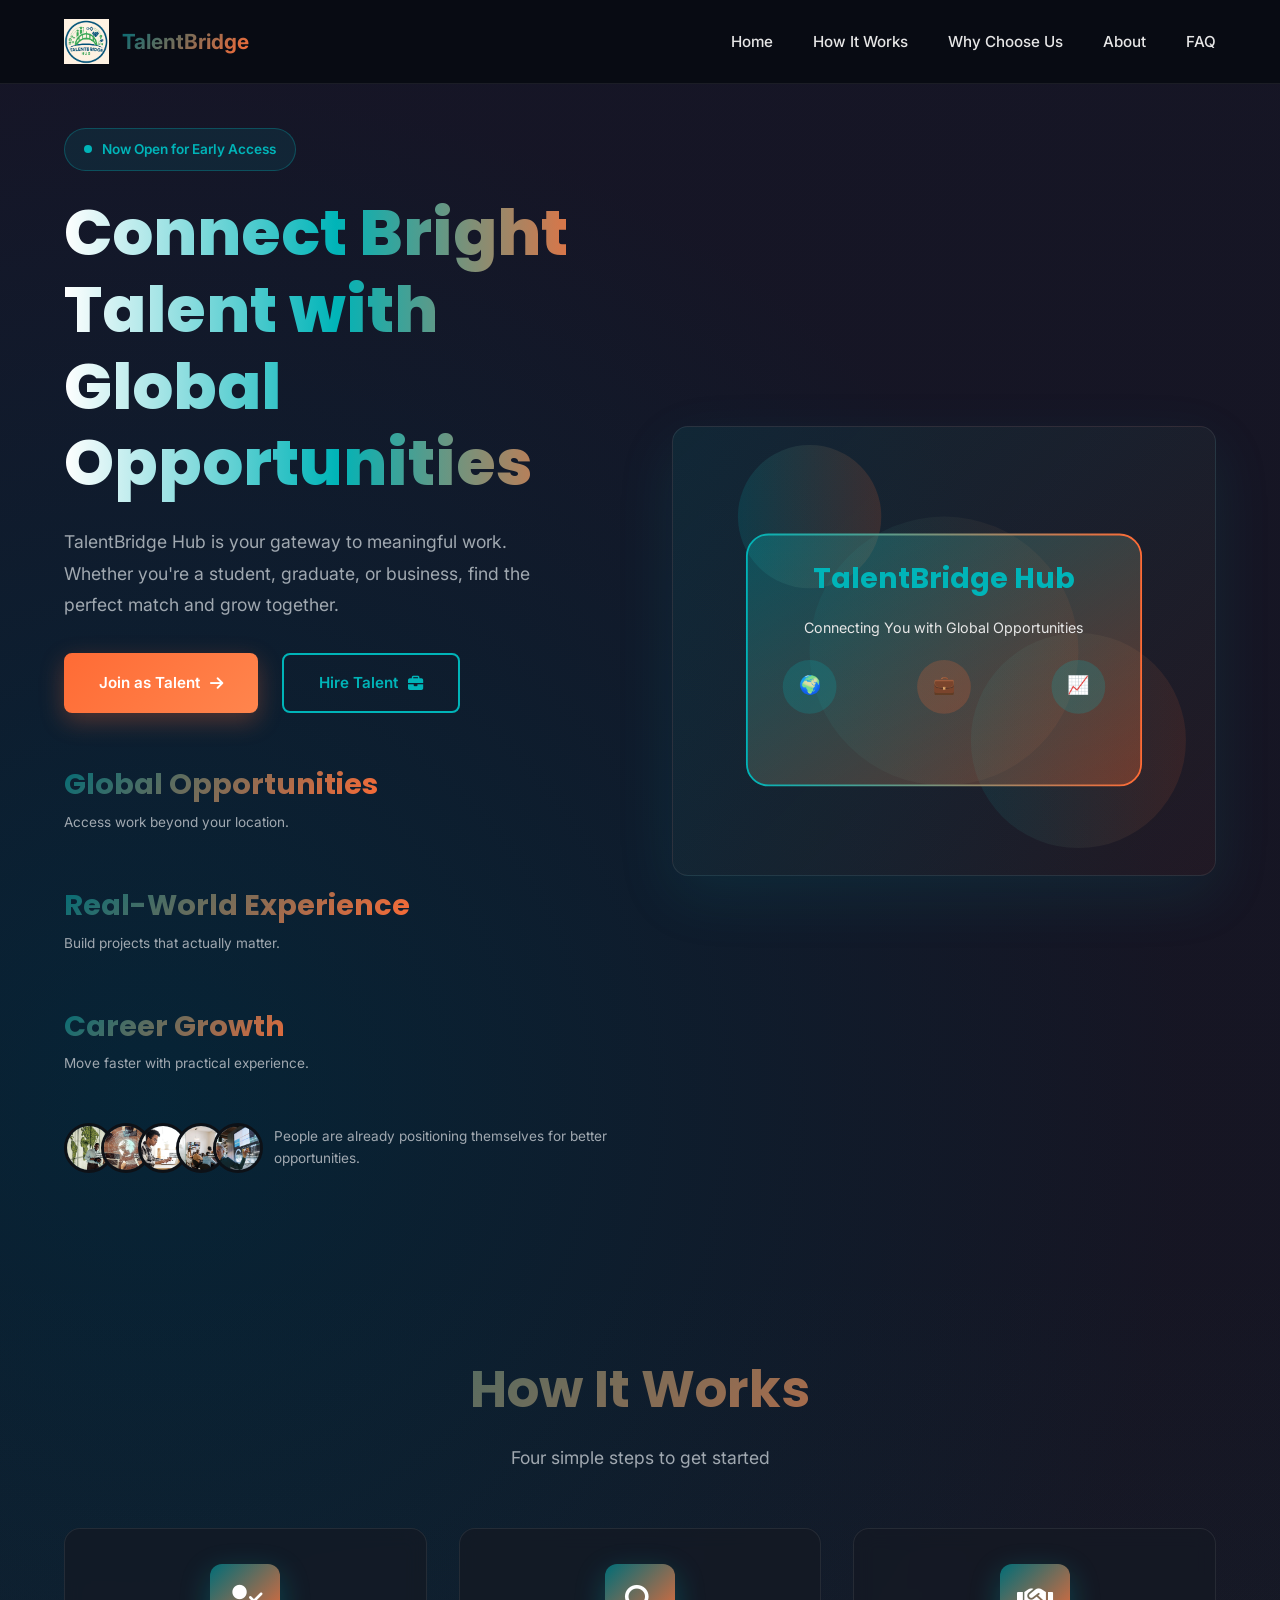
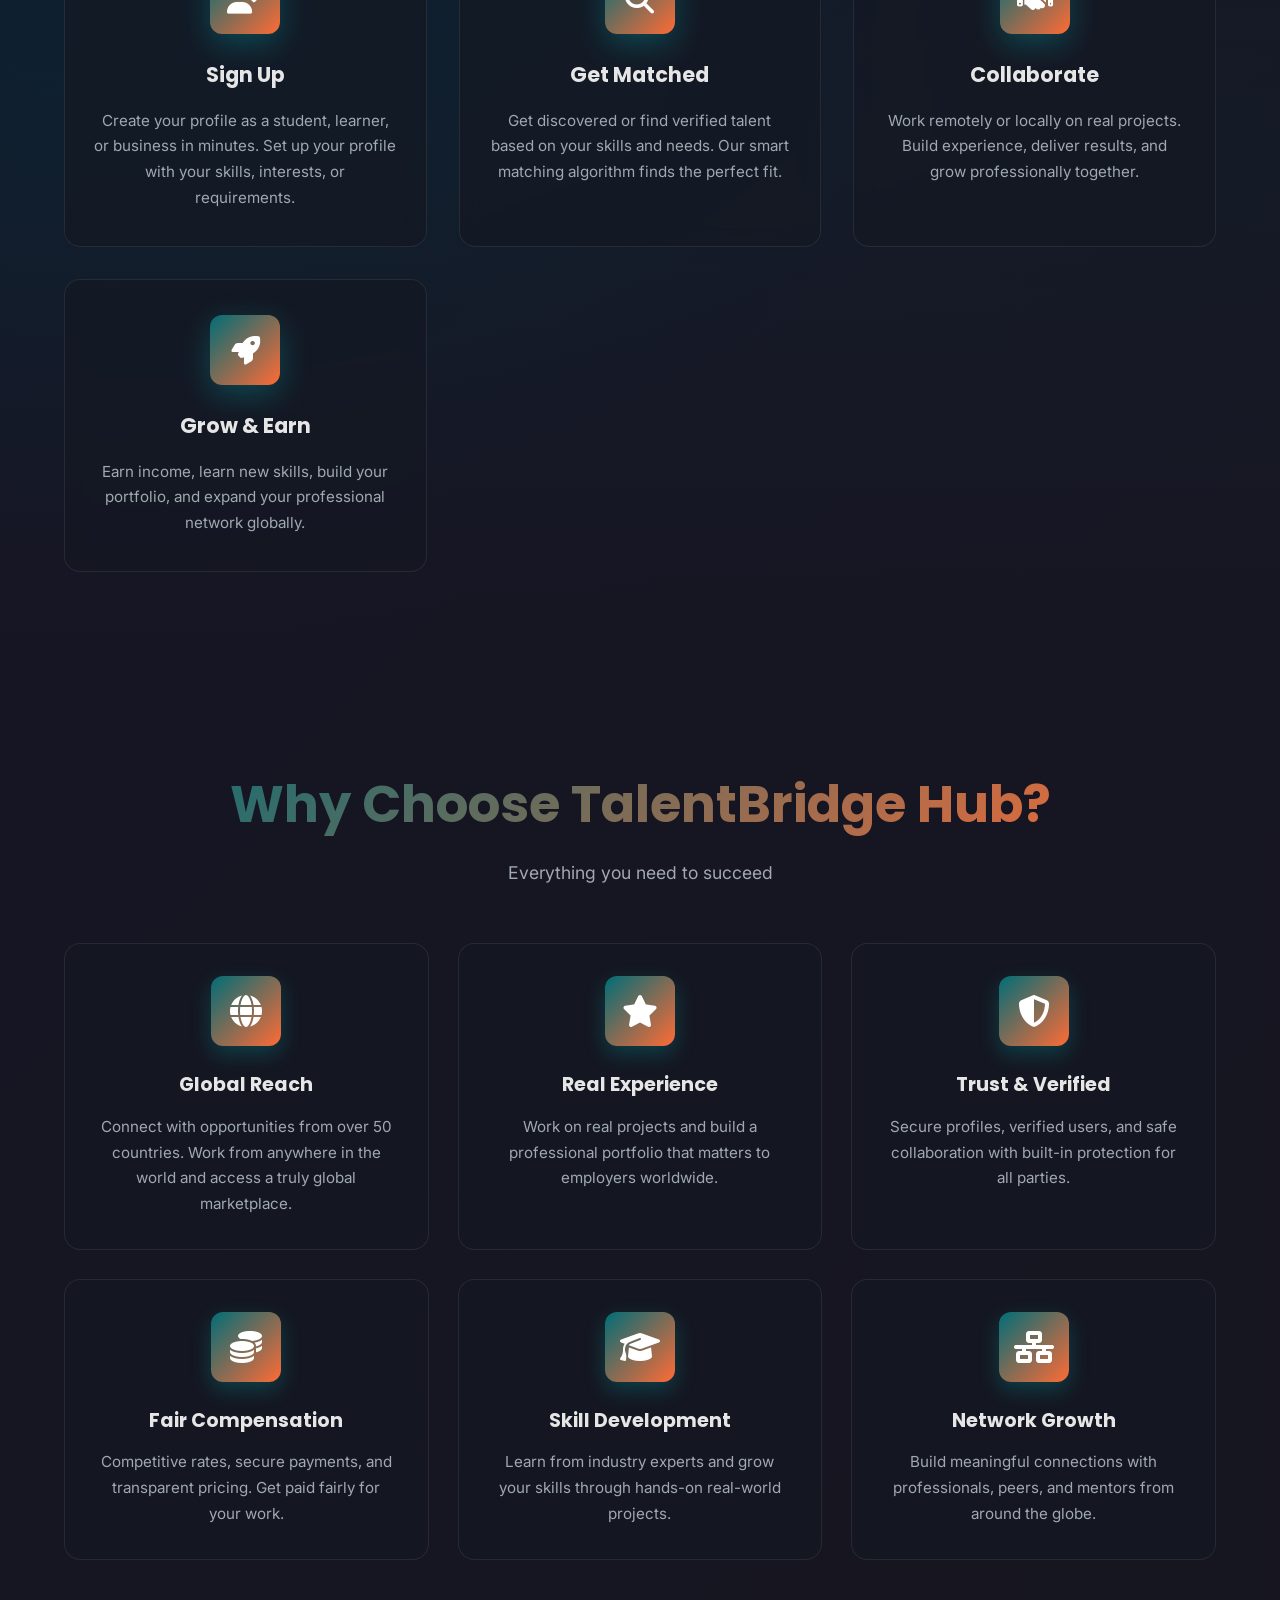
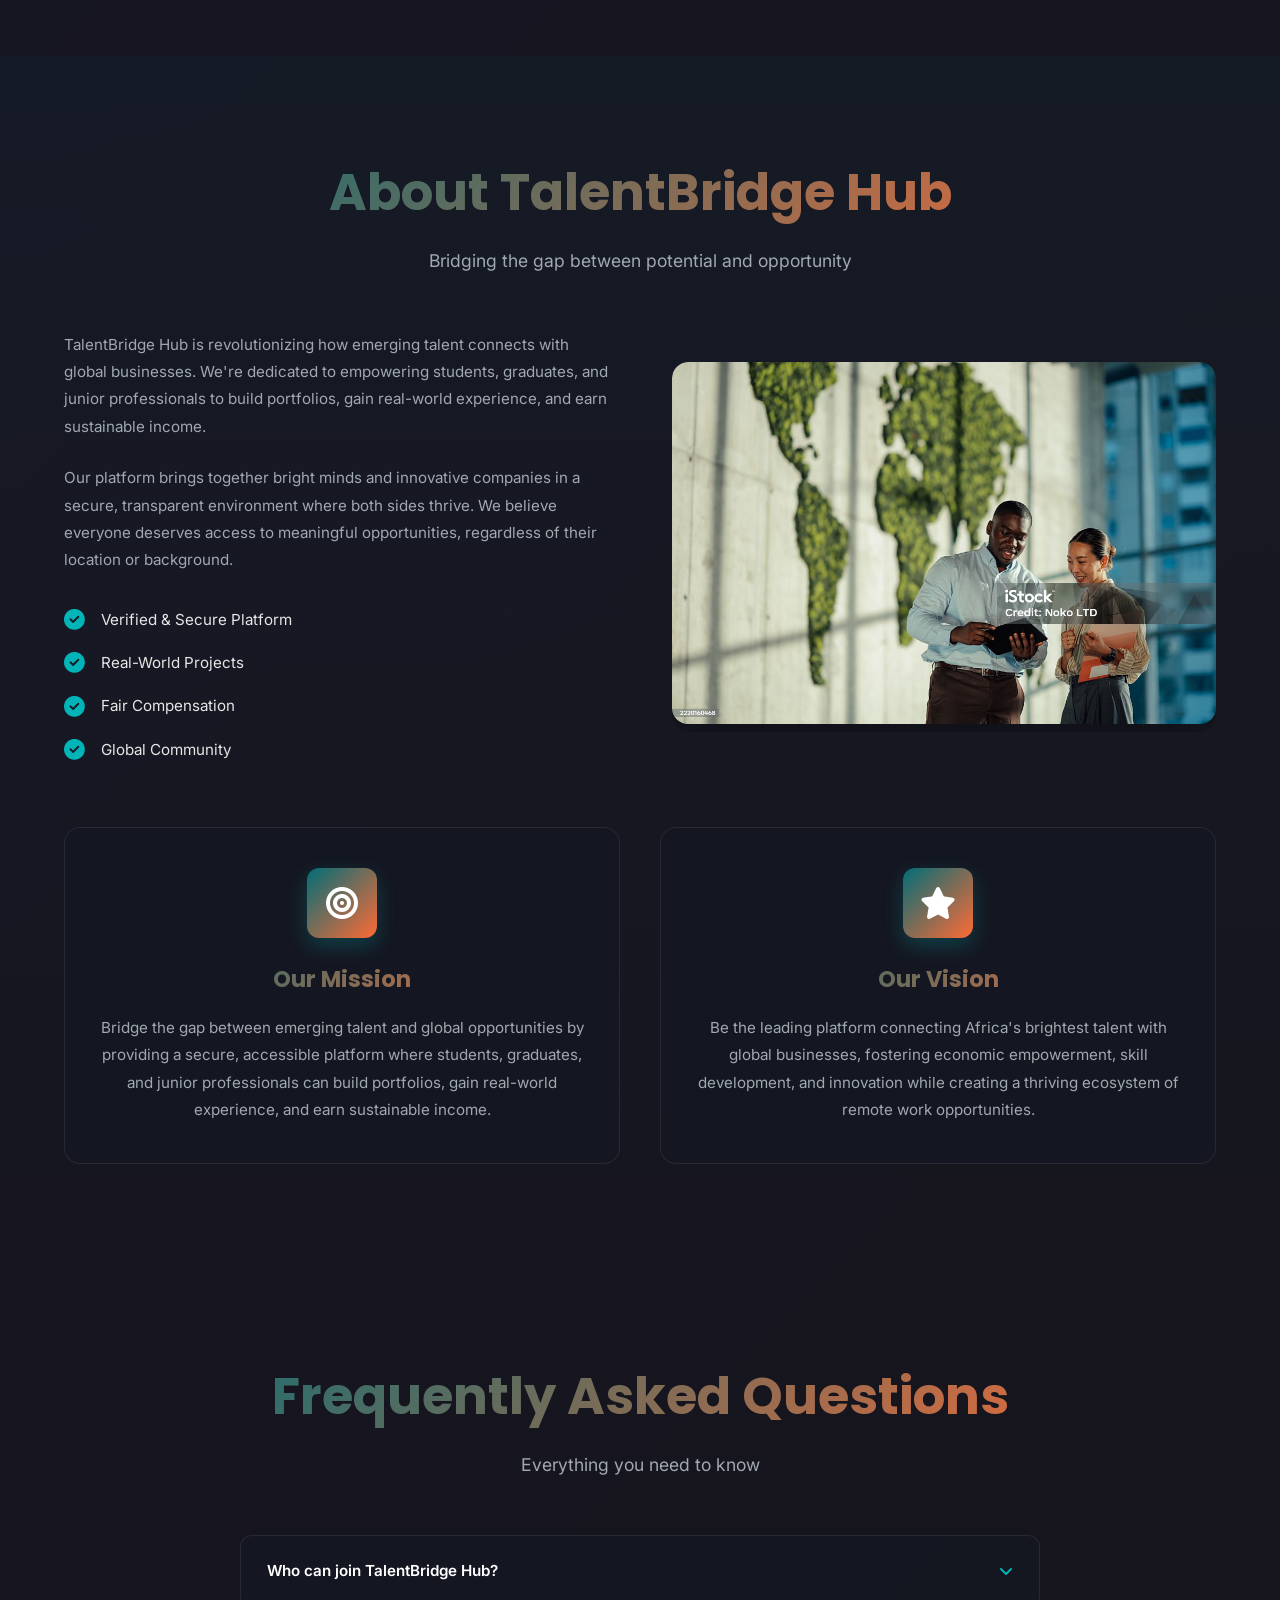
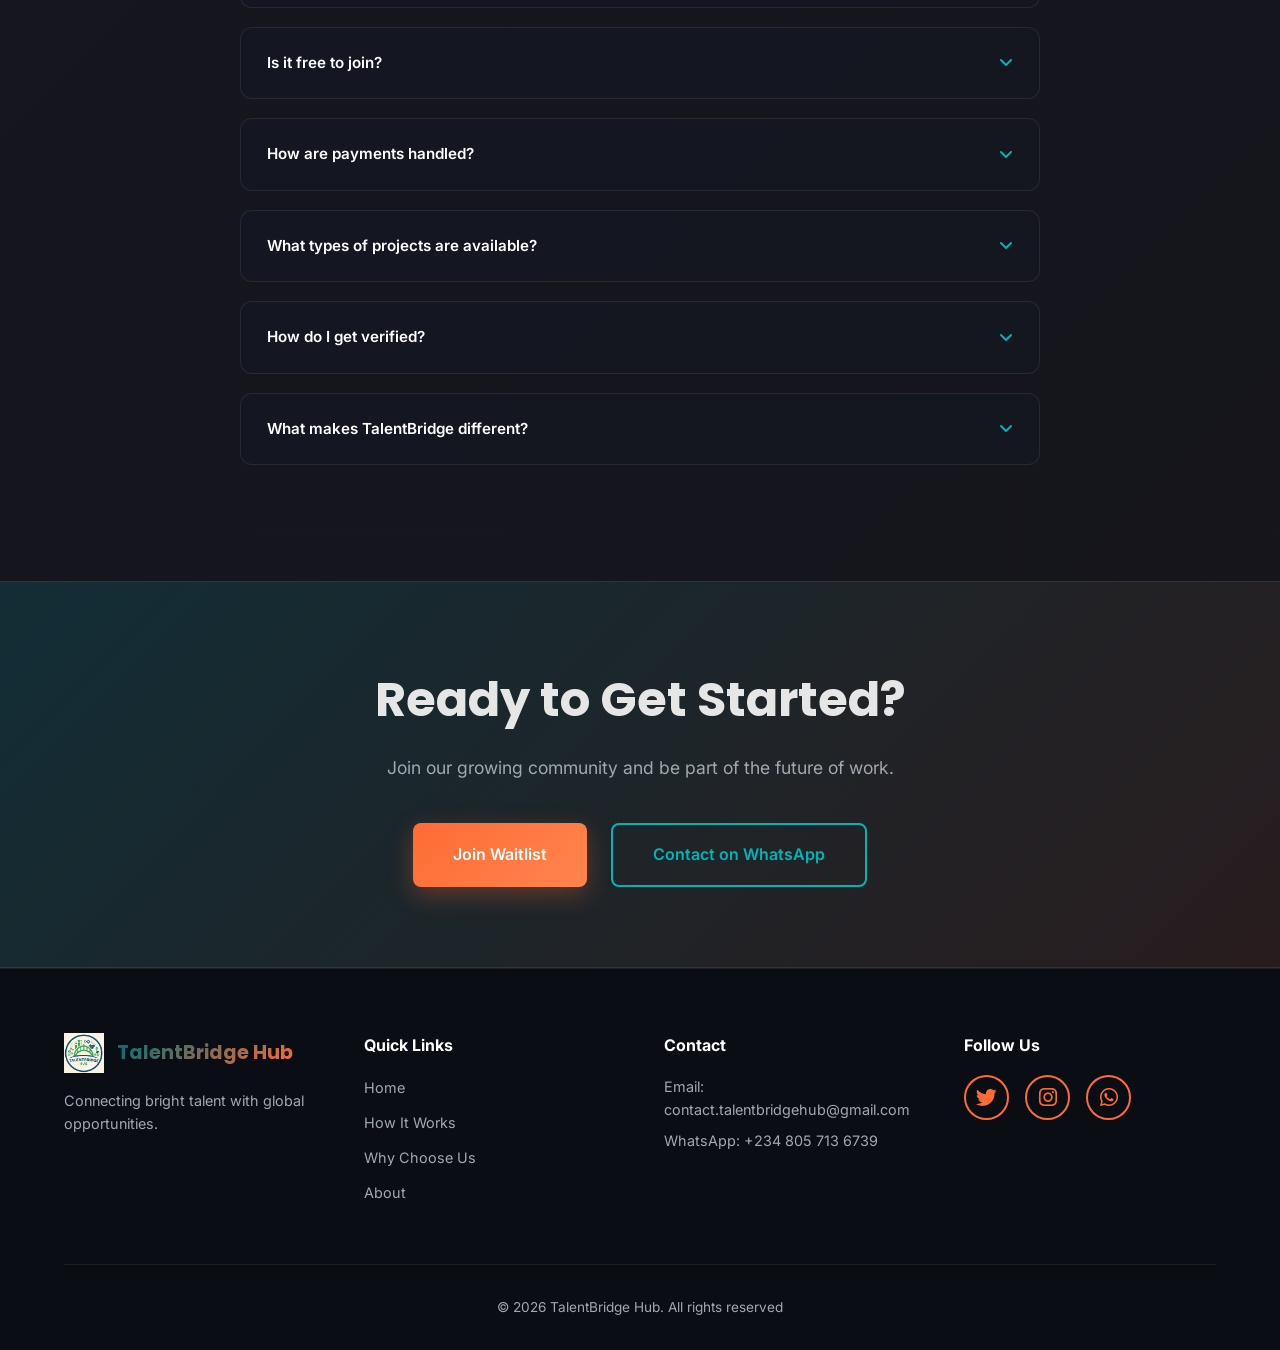
==== Landing/index.html @ 60fc2a36 "added all files currently existing in this timeline to landing folder" ====
<!DOCTYPE html>
<html lang="en">

<head>
    <meta charset="UTF-8">
    <meta name="viewport" content="width=device-width, initial-scale=1.0">
    <title>TalentBridge Hub - Connect Talent with Global Opportunities</title>
    <link rel="stylesheet" href="style.css">
    <link rel="stylesheet" href="https://cdnjs.cloudflare.com/ajax/libs/font-awesome/6.4.0/css/all.min.css">

    <link rel="preconnect" href="https://fonts.googleapis.com">
    <link rel="preconnect" href="https://fonts.gstatic.com" crossorigin>
    <link href="https://fonts.googleapis.com/css2?family=inter:wght@300;400;500;600;700;800&family=poppins:wght@600;700;800&display=swap" rel="stylesheet">
</head>

<body>
    <!-- HEADER -->
    <header>
        <div class="header-container">
            <div class="logo-section">
                <img src="tb logo.jpg" alt="TalentBridge Hub Logo" class="logo">
                <span class="brand-name">TalentBridge</span>
            </div>
            <i class="fa-solid fa-bars" id="menu-icon"></i>
            <nav class="navigation-bar">
                <a href="#home">Home</a>
                <a href="#how">How It Works</a>
                <a href="#benefits">Why Choose Us</a>
                <a href="#about">About</a>
                <a href="#faq">FAQ</a>
            </nav>
        </div>
    </header>

    <!-- HERO SECTION -->
    <section id="home" class="hero">
        <div class="container">
            <div class="hero-grid">
                <div class="hero-content">
                    <div class="hero-badge">
                        <span class="badge-dot"></span>
                        <p>Now Open for Early Access</p>
                    </div>
                    
                    <h1 class="hero-title">Connect Bright Talent with Global Opportunities</h1>
                    
                    <p class="hero-subtitle">TalentBridge Hub is your gateway to meaningful work. Whether you're a student, graduate, or business, find the perfect match and grow together.</p>
                    
                    <div class="cta-group">
                        <a href="#waitlist" class="btn btn-primary">
                            <span>Join as Talent</span>
                            <i class="fas fa-arrow-right"></i>
                        </a>
                        <a href="#waitlist" class="btn btn-secondary">
                            <span>Hire Talent</span>
                            <i class="fas fa-briefcase"></i>
                        </a>
                    </div>

                    <div class="hero-stats">
                        <div class="stat-item">
                            <h3>Global Opportunities</h3>
                            <p>Access work beyond your location.</p>
                        </div>
                        <div class="stat-item">
                            <h3>Real-World Experience  </h3>
                            <p>Build projects that actually matter.</p>
                        </div>
                        <div class="stat-item">
                            <h3>Career Growth</h3>
                            <p>Move faster with practical experience.</p>
                        </div>
                    </div>

                    <div class="avatars-section">
                        <div class="avatars">
                            <div class="avatar"><img src="collab.jpg" alt="Early adopter avatar"></div>
                            <div class="avatar"><img src="tb-pic.jpg" alt="Early adopter avatar"></div>
                            <div class="avatar"><img src="img2.jpg" alt="Early adopter avatar"></div>
                            <div class="avatar"><img src="img4.jpg" alt="Early adopter avatar"></div>
                            <div class="avatar"><img src="img3.jpg" alt="Early adopter avatar"></div>
                        </div>
                        <p class="avatars-text">People are already positioning themselves for better opportunities.</p>
                    </div>
                </div>

                <aside class="hero-illustration" aria-hidden="true">
                    <div class="illustration-wrapper">
                        <svg viewBox="0 0 600 500" xmlns="http://www.w3.org/2000/svg" preserveAspectRatio="xMidYMid meet">
                            <defs>
                                <linearGradient id="g1" x1="0" x2="1">
                                    <stop offset="0%" stop-color="#00b4b8" />
                                    <stop offset="100%" stop-color="#ff6b35" />
                                </linearGradient>
                                <linearGradient id="g2" x1="0" y1="0" x2="1" y2="1">
                                    <stop offset="0%" stop-color="#00b4b8" stop-opacity="0.3"/>
                                    <stop offset="100%" stop-color="#ff6b35" stop-opacity="0.3"/>
                                </linearGradient>
                            </defs>
                            
                            <circle cx="150" cy="100" r="80" fill="url(#g1)" opacity="0.15"/>
                            <circle cx="450" cy="350" r="120" fill="url(#g1)" opacity="0.1"/>
                            <circle cx="300" cy="250" r="150" fill="url(#g1)" opacity="0.08"/>
                            
                            <g>
                                <rect x="80" y="120" width="440" height="280" rx="24" fill="url(#g2)" stroke="url(#g1)" stroke-width="2"/>
                                <text x="300" y="180" text-anchor="middle" font-size="32" font-weight="700" fill="#00b4b8" font-family="Poppins">
                                    TalentBridge Hub
                                </text>
                                <text x="300" y="230" text-anchor="middle" font-size="16" fill="#e6e6e6" font-family="Inter">
                                    Connecting You with Global Opportunities
                                </text>
                                
                                <circle cx="150" cy="290" r="30" fill="#00b4b8" opacity="0.2"/>
                                <text x="150" y="295" text-anchor="middle" font-size="20">🌍</text>
                                
                                <circle cx="300" cy="290" r="30" fill="#ff6b35" opacity="0.2"/>
                                <text x="300" y="295" text-anchor="middle" font-size="20">💼</text>
                                
                                <circle cx="450" cy="290" r="30" fill="#00b4b8" opacity="0.2"/>
                                <text x="450" y="295" text-anchor="middle" font-size="20">📈</text>
                            </g>
                        </svg>
                    </div>
                </aside>
            </div>
        </div>
    </section>

    <!-- HOW IT WORKS SECTION -->
    <section id="how">
        <div class="container">
            <div class="section-header">
                <h2>How It Works</h2>
                <p class="section-subtitle">Four simple steps to get started</p>
            </div>

            <div class="timeline">
                <div class="step">
                    <div class="step-number">
                        <i class="fas fa-user-check"></i>
                    </div>
                    <h3>Sign Up</h3>
                    <p>Create your profile as a student, learner, or business in minutes. Set up your profile with your skills, interests, or requirements.</p>
                </div>
                <div class="step">
                    <div class="step-number">
                        <i class="fas fa-search"></i>
                    </div>
                    <h3>Get Matched</h3>
                    <p>Get discovered or find verified talent based on your skills and needs. Our smart matching algorithm finds the perfect fit.</p>
                </div>
                <div class="step">
                    <div class="step-number">
                        <i class="fas fa-handshake"></i>
                    </div>
                    <h3>Collaborate</h3>
                    <p>Work remotely or locally on real projects. Build experience, deliver results, and grow professionally together.</p>
                </div>
                <div class="step">
                    <div class="step-number">
                        <i class="fas fa-rocket"></i>
                    </div>
                    <h3>Grow & Earn</h3>
                    <p>Earn income, learn new skills, build your portfolio, and expand your professional network globally.</p>
                </div>
            </div>
        </div>
    </section>

    <!-- BENEFITS SECTION -->
    <section id="benefits">
        <div class="container">
            <div class="section-header">
                <h2>Why Choose TalentBridge Hub?</h2>
                <p class="section-subtitle">Everything you need to succeed</p>
            </div>
            
            <div class="bento-grid">
                <div class="bento-card">
                    <div class="icon">
                        <i class="fas fa-globe"></i>
                    </div>
                    <h3>Global Reach</h3>
                    <p>Connect with opportunities from over 50 countries. Work from anywhere in the world and access a truly global marketplace.</p>
                </div>
                <div class="bento-card">
                    <div class="icon">
                        <i class="fas fa-star"></i>
                    </div>
                    <h3>Real Experience</h3>
                    <p>Work on real projects and build a professional portfolio that matters to employers worldwide.</p>
                </div>
                <div class="bento-card">
                    <div class="icon">
                        <i class="fas fa-shield-alt"></i>
                    </div>
                    <h3>Trust & Verified</h3>
                    <p>Secure profiles, verified users, and safe collaboration with built-in protection for all parties.</p>
                </div>
                <div class="bento-card">
                    <div class="icon">
                        <i class="fas fa-coins"></i>
                    </div>
                    <h3>Fair Compensation</h3>
                    <p>Competitive rates, secure payments, and transparent pricing. Get paid fairly for your work.</p>
                </div>
                <div class="bento-card">
                    <div class="icon">
                        <i class="fas fa-graduation-cap"></i>
                    </div>
                    <h3>Skill Development</h3>
                    <p>Learn from industry experts and grow your skills through hands-on real-world projects.</p>
                </div>
                <div class="bento-card">
                    <div class="icon">
                        <i class="fas fa-network-wired"></i>
                    </div>
                    <h3>Network Growth</h3>
                    <p>Build meaningful connections with professionals, peers, and mentors from around the globe.</p>
                </div>
            </div>
        </div>
    </section>

    <!-- ABOUT SECTION -->
    <section id="about">
        <div class="container">
            <div class="section-header">
                <h2>About TalentBridge Hub</h2>
                <p class="section-subtitle">Bridging the gap between potential and opportunity</p>
            </div>

            <div class="about-grid">
                <div class="about-text">
                    <p>TalentBridge Hub is revolutionizing how emerging talent connects with global businesses. We're dedicated to empowering students, graduates, and junior professionals to build portfolios, gain real-world experience, and earn sustainable income.</p>
                    
                    <p>Our platform brings together bright minds and innovative companies in a secure, transparent environment where both sides thrive. We believe everyone deserves access to meaningful opportunities, regardless of their location or background.</p>

                    <div class="about-features">
                        <div class="feature-item">
                            <i class="fas fa-check-circle"></i>
                            <span>Verified & Secure Platform</span>
                        </div>
                        <div class="feature-item">
                            <i class="fas fa-check-circle"></i>
                            <span>Real-World Projects</span>
                        </div>
                        <div class="feature-item">
                            <i class="fas fa-check-circle"></i>
                            <span>Fair Compensation</span>
                        </div>
                        <div class="feature-item">
                            <i class="fas fa-check-circle"></i>
                            <span>Global Community</span>
                        </div>
                    </div>
                </div>
                
                <div class="about-image">
                    <img src="collab.jpg" alt="Collaboration and teamwork">
                </div>
            </div>

            <div class="mission-vision">
                <div class="mission-card">
                    <div class="mv-icon">
                        <i class="fas fa-bullseye"></i>
                    </div>
                    <h3>Our Mission</h3>
                    <p>Bridge the gap between emerging talent and global opportunities by providing a secure, accessible platform where students, graduates, and junior professionals can build portfolios, gain real-world experience, and earn sustainable income.</p>
                </div>
                <div class="vision-card">
                    <div class="mv-icon">
                        <i class="fas fa-star"></i>
                    </div>
                    <h3>Our Vision</h3>
                    <p>Be the leading platform connecting Africa's brightest talent with global businesses, fostering economic empowerment, skill development, and innovation while creating a thriving ecosystem of remote work opportunities.</p>
                </div>
            </div>
        </div>
    </section>

    <!-- FAQ SECTION -->
    <section id="faq">
        <div class="container">
            <div class="section-header">
                <h2>Frequently Asked Questions</h2>
                <p class="section-subtitle">Everything you need to know</p>
            </div>

            <div class="faq-accord">
                <details class="faq-entry">
                    <summary>Who can join TalentBridge Hub?</summary>
                    <div class="faq-answer">
                        <p>TalentBridge Hub is open to students, graduates, freelancers, and junior professionals looking to gain experience and earn income. We also welcome businesses of all sizes looking to hire verified talent for remote work.</p>
                    </div>
                </details>

                <details class="faq-entry">
                    <summary>Is it free to join?</summary>
                    <div class="faq-answer">
                        <p>Yes! Creating a profile on TalentBridge Hub is completely free. We only take a small commission on successful projects to maintain and improve our platform.</p>
                    </div>
                </details>

                <details class="faq-entry">
                    <summary>How are payments handled?</summary>
                    <div class="faq-answer">
                        <p>We use secure payment gateways to ensure safe transactions. All payments are held in escrow until work is completed to protect both parties. You can withdraw to your local bank account or digital wallet.</p>
                    </div>
                </details>

                <details class="faq-entry">
                    <summary>What types of projects are available?</summary>
                    <div class="faq-answer">
                        <p>We have a wide range of projects including web development, graphic design, content writing, digital marketing, data analysis, and more. New projects are added daily.</p>
                    </div>
                </details>

                <details class="faq-entry">
                    <summary>How do I get verified?</summary>
                    <div class="faq-answer">
                        <p>Complete your profile with accurate information, add your skills and portfolio, and pass our verification process. This typically takes 24-48 hours and involves email and identity verification.</p>
                    </div>
                </details>

                <details class="faq-entry">
                    <summary>What makes TalentBridge different?</summary>
                    <div class="faq-answer">
                        <p>We focus on quality matches, fair compensation, and long-term relationships. Our smart matching algorithm, secure payment system, and dedicated support team set us apart.</p>
                    </div>
                </details>
            </div>
        </div>
    </section>

    <!-- CTA SECTION -->
    <section id="waitlist" class="cta-section">
        <div class="container">
            <div class="cta-content">
                <h2>Ready to Get Started?</h2>
                <p>Join our growing community and be part of the future of work.</p>
                
                <div class="waitlist-buttons">
                    <a href="https://docs.google.com/forms/d/1IV86LHhue86Nf4CdsMmk2qm7E-Wlua3FIWK9Q2hC8IA/viewform" class="btn btn-primary btn-large">
                        Join Waitlist
                    </a>
                    <a href="https://wa.me/message/BL33RPKK7ZEWC1" class="btn btn-secondary btn-large" target="_blank">
                        Contact on WhatsApp
                    </a>
                </div>
            </div>
        </div>
    </section>

    <!-- FOOTER -->
    <footer>
        <div class="container">
            <div class="footer-content">
                <div class="footer-section">
                    <div class="footer-logo">
                        <img src="tb logo.jpg" alt="TalentBridge Hub">
                        <h3>TalentBridge Hub</h3>
                    </div>
                    <p>Connecting bright talent with global opportunities.</p>
                </div>

                <div class="footer-section">
                    <h4>Quick Links</h4>
                    <ul>
                        <li><a href="#home">Home</a></li>
                        <li><a href="#how">How It Works</a></li>
                        <li><a href="#benefits">Why Choose Us</a></li>
                        <li><a href="#about">About</a></li>
                    </ul>
                </div>

                <div class="footer-section">
                    <h4>Contact</h4>
                    <p>Email: <a href="mailto:contact.talentbridgehub@gmail.com">contact.talentbridgehub@gmail.com</a></p>
                    <p>WhatsApp: <a href="https://wa.me/message/BL33RPKK7ZEWC1" target="_blank">+234 805 713 6739</a></p>
                </div>

                <div class="footer-section">
                    <h4>Follow Us</h4>
                    <div class="social-icons">
                        <a href="https://x.com/TalentBridgeHub" target="_blank" aria-label="Twitter">
                            <i class="fa-brands fa-twitter"></i>
                        </a>
                        <a href="https://www.instagram.com/talentbridge_hub" target="_blank" aria-label="Instagram">
                            <i class="fa-brands fa-instagram"></i>
                        </a>
                        <a href="https://wa.me/message/BL33RPKK7ZEWC1" target="_blank" aria-label="WhatsApp">
                            <i class="fa-brands fa-whatsapp"></i>
                        </a>
                    </div>
                </div>
            </div>

            <div class="footer-bottom">
                <p class="copyright">© 2026 TalentBridge Hub. All rights reserved</p>
            </div>
        </div>
    </footer>
    <script>
const menuIcon = document.getElementById("menu-icon");
const navBar = document.querySelector(".navigation-bar");

menuIcon.addEventListener("click", () => {
    navBar.classList.toggle("active");
});
</script>
    <script src="backend.js"></script>
</body>
</html>
---- Landing/style.css ----
:root{
    --bg-dark:#0d1117;
    --bg-darker:#06090f;
    --text-light:#e6e6e6;
    --text-muted:#a0a8b0;
    --primary-teal:#00b4b8;
    --primary-orange:#ff6b35;
    --gradient:linear-gradient(135deg, #006d77 0%, #ff6b35 100%);
    --card-bg:rgba(20, 25, 35, 0.7);
    --border: rgba(255,255,255,0.08);
    --transition: all 0.3s cubic-bezier(0.4, 0, 0.2, 1);
}

*{
    margin: 0;
    padding:0;
    box-sizing: border-box;
    scroll-behavior: smooth;
}

body{
    font-family: 'Inter', system-ui, -apple-system, 'Segoe UI', Roboto, 'Helvetica Neue', Arial;
    background: radial-gradient(circle at 12% 18%, rgba(0,180,184,0.12) 0%, rgba(255,107,53,0.06) 20%), linear-gradient(135deg,#071026 0%, #08101a 100%);
    color: var(--text-light);
    line-height: 1.6;
    overflow-x: hidden;
}

.container{
    margin: 0 auto;
    max-width: 1200px;
    padding: 0 1.5rem;
    width: 100%;
}

section {
    min-height: auto;
    padding: 6rem 1.5rem;
}

h1, h2, h3{
    font-family: 'poppins', sans-serif;
    font-weight: 700;
    margin-bottom: 1rem;
}

/* ===== HEADER & NAVIGATION ===== */
header {
    position: fixed;
    top: 0;
    left: 0;
    right: 0;
    width: 100%;
    padding: 1.2rem 0;
    background: rgba(6, 9, 15, 0.8);
    backdrop-filter: blur(12px);
    border-bottom: 1px solid var(--border);
    z-index: 1000;
}

.header-container {
    max-width: 1200px;
    margin: 0 auto;
    padding: 0 1.5rem;
    display: flex;
    justify-content: space-between;
    align-items: center;
}

.logo-section {
    display: flex;
    align-items: center;
    gap: 0.8rem;
    text-decoration: none;
}

.logo {
    width: 45px;
    height: 45px;
    object-fit: contain;
}

.brand-name {
    font-size: 1.3rem;
    font-weight: 700;
    background: var(--gradient);
    -webkit-background-clip: text;
    -webkit-text-fill-color: transparent;
    display: inline;
}

#menu-icon {
    display: none;
    font-size: 24px;
    cursor: pointer;
    color: white;
    background: none;
    border: none;
    padding: 0.5rem;
}

.navigation-bar {
    display: flex;
    gap: 2.5rem;
    align-items: center;
}

.navigation-bar a {
    color: var(--text-light);
    font-size: 0.95rem;
    font-weight: 500;
    text-decoration: none;
    transition: var(--transition);
    position: relative;
    white-space: nowrap;
}

.navigation-bar a::after {
    content: '';
    position: absolute;
    bottom: -6px;
    left: 0;
    width: 0;
    height: 2px;
    background: var(--primary-teal);
    transition: width 0.3s ease;
}

.navigation-bar a:hover {
    color: var(--primary-teal);
}

.navigation-bar a:hover::after {
    width: 100%;
}

/* ===== HERO SECTION ===== */
.hero {
    padding: 8rem 1.5rem 5rem;
}

.hero-grid {
    display: grid;
    grid-template-columns: 1fr 1fr;
    gap: 4rem;
    align-items: center;
}

.hero-content {
    text-align: left;
}

.hero-badge {
    display: inline-flex;
    align-items: center;
    gap: 0.6rem;
    background: rgba(0, 180, 184, 0.1);
    border: 1px solid rgba(0, 180, 184, 0.3);
    padding: 0.6rem 1.2rem;
    border-radius: 50px;
    margin-bottom: 1.5rem;
}

.badge-dot {
    width: 8px;
    height: 8px;
    background: var(--primary-teal);
    border-radius: 50%;
    display: inline-block;
    animation: pulse 2s infinite;
}

@keyframes pulse {
    0%, 100% { opacity: 1; }
    50% { opacity: 0.5; }
}

.hero-badge p {
    font-size: 0.85rem;
    font-weight: 600;
    color: var(--primary-teal);
    margin: 0;
}

.hero-title {
    font-size: clamp(2.5rem, 8vw, 4rem);
    line-height: 1.2;
    margin-bottom: 1.5rem;
    background: linear-gradient(to right, #ffffff 0%, var(--primary-teal) 50%, var(--primary-orange) 100%);
    -webkit-background-clip: text;
    -webkit-text-fill-color: transparent;
    font-weight: 800;
}

.hero-subtitle {
    font-size: clamp(0.95rem, 2vw, 1.1rem);
    color: var(--text-muted);
    margin-bottom: 2rem;
    line-height: 1.8;
    max-width: 500px;
}

.cta-group {
    display: flex;
    gap: 1.5rem;
    flex-wrap: wrap;
    margin-bottom: 3rem;
}

.btn {
    padding: 1rem 2.2rem;
    font-size: 0.95rem;
    border-radius: 8px;
    text-decoration: none;
    font-weight: 600;
    cursor: pointer;
    transition: var(--transition);
    display: inline-flex;
    align-items: center;
    justify-content: center;
    gap: 0.6rem;
    border: none;
    white-space: nowrap;
}

.btn-primary {
    background: linear-gradient(135deg, var(--primary-orange) 0%, #ff854d 100%);
    color: white;
    box-shadow: 0 8px 24px rgba(255, 107, 53, 0.3);
}

.btn-primary:hover {
    transform: translateY(-4px);
    box-shadow: 0 12px 32px rgba(255, 107, 53, 0.4);
}

.btn-secondary {
    background: transparent;
    border: 2px solid var(--primary-teal);
    color: var(--primary-teal);
}

.btn-secondary:hover {
    background: rgba(0, 180, 184, 0.1);
    transform: translateY(-4px);
    border-color: var(--primary-orange);
    color: var(--primary-orange);
}

.btn-large {
    padding: 1.1rem 2.5rem;
    font-size: 1rem;
}

.hero-stats {
    display: flex;
    gap: 3rem;
    margin-bottom: 3rem;
    flex-wrap: wrap;
}

.stat-item {
    text-align: left;
}

.stat-item h3 {
    font-size: 1.8rem;
    background: var(--gradient);
    -webkit-background-clip: text;
    -webkit-text-fill-color: transparent;
    margin-bottom: 0.3rem;
}

.stat-item p {
    font-size: 0.85rem;
    color: var(--text-muted);
    margin: 0;
}

.avatars-section {
    display: flex;
    align-items: center;
    gap: 1.5rem;
}

.avatars {
    display: flex;
    align-items: center;
    gap: 0;
}

.avatar {
    width: 50px;
    height: 50px;
    border-radius: 50%;
    border: 3px solid var(--bg-dark);
    overflow: hidden;
    flex-shrink: 0;
    margin-right: -0.8rem;
    transition: var(--transition);
}

.avatar:hover {
    transform: scale(1.15);
    z-index: 10;
    margin-right: 0;
}

.avatar img {
    width: 100%;
    height: 100%;
    object-fit: cover;
}

.avatars-text {
    font-size: 0.85rem;
    color: var(--text-muted);
    margin: 0;
}

.hero-illustration {
    position: relative;
    width: 100%;
    height: 450px;
    border-radius: 16px;
    display: flex;
    align-items: center;
    justify-content: center;
    background: linear-gradient(135deg, rgba(0,180,184,0.1) 0%, rgba(255,107,53,0.05) 100%);
    border: 1px solid var(--border);
    box-shadow: 0 20px 60px rgba(0, 180, 184, 0.1);
    overflow: hidden;
}

.illustration-wrapper {
    width: 100%;
    height: 100%;
    position: relative;
}

.hero-illustration svg {
    width: 100%;
    height: 100%;
    object-fit: cover;
    display: block;
}

/* ===== SECTION HEADERS ===== */
.section-header {
    text-align: center;
    margin-bottom: 3.5rem;
}

.section-header h2 {
    font-size: clamp(2rem, 6vw, 3.2rem);
    background: var(--gradient);
    -webkit-background-clip: text;
    -webkit-text-fill-color: transparent;
    margin-bottom: 0.8rem;
}

.section-subtitle {
    font-size: 1.1rem;
    color: var(--text-muted);
    max-width: 500px;
    margin: 0 auto;
}

/* ===== HOW IT WORKS ===== */
#how {
    padding: 6rem 1.5rem;
    background: linear-gradient(180deg, transparent 0%, rgba(0,180,184,0.03) 50%, transparent 100%);
}

.timeline {
    display: grid;
    grid-template-columns: repeat(auto-fit, minmax(280px, 1fr));
    gap: 2rem;
    position: relative;
}

.step {
    background: var(--card-bg);
    backdrop-filter: blur(10px);
    border: 1px solid var(--border);
    border-radius: 16px;
    padding: 2.2rem 1.8rem;
    text-align: center;
    transition: var(--transition);
    position: relative;
    z-index: 2;
}

.step:hover {
    transform: translateY(-12px);
    border-color: var(--primary-teal);
    box-shadow: 0 20px 50px rgba(0, 180, 184, 0.15);
}

.step-number {
    width: 70px;
    height: 70px;
    background: var(--gradient);
    color: white;
    border-radius: 12px;
    display: flex;
    align-items: center;
    justify-content: center;
    font-size: 1.8rem;
    margin: 0 auto 1.5rem;
    box-shadow: 0 10px 30px rgba(0, 180, 184, 0.3);
    flex-shrink: 0;
}

.step h3 {
    font-size: 1.3rem;
    margin-bottom: 1rem;
}

.step p {
    font-size: 0.95rem;
    color: var(--text-muted);
    line-height: 1.7;
}

/* ===== BENEFITS SECTION ===== */
#benefits {
    padding: 6rem 1.5rem;
}

.bento-grid {
    display: grid;
    grid-template-columns: repeat(auto-fit, minmax(280px, 1fr));
    gap: 1.8rem;
}

.bento-card {
    background: var(--card-bg);
    backdrop-filter: blur(10px);
    border: 1px solid var(--border);
    padding: 2rem;
    border-radius: 16px;
    text-align: center;
    transition: var(--transition);
    display: flex;
    flex-direction: column;
    align-items: center;
}

.bento-card:hover {
    transform: translateY(-12px);
    border-color: var(--primary-teal);
    box-shadow: 0 20px 50px rgba(0, 180, 184, 0.15);
}

.icon {
    width: 70px;
    height: 70px;
    display: flex;
    border-radius: 12px;
    justify-content: center;
    align-items: center;
    margin: 0 0 1.5rem 0;
    font-size: 2rem;
    color: white;
    background: var(--gradient);
    box-shadow: 0 8px 20px rgba(0, 180, 184, 0.25);
    flex-shrink: 0;
}

.bento-card:hover .icon {
    transform: scale(1.1) rotate(5deg);
}

.bento-card h3 {
    font-size: 1.2rem;
    margin-bottom: 0.8rem;
}

.bento-card p {
    font-size: 0.95rem;
    color: var(--text-muted);
    line-height: 1.7;
}

/* ===== ABOUT SECTION ===== */
#about {
    padding: 6rem 1.5rem;
    background: linear-gradient(180deg, rgba(0,180,184,0.03) 0%, transparent 100%);
}

.about-grid {
    display: grid;
    grid-template-columns: 1fr 1fr;
    gap: 4rem;
    align-items: center;
    margin-bottom: 4rem;
}

.about-text {
    color: var(--text-light);
    line-height: 1.8;
}

.about-text p {
    margin-bottom: 1.5rem;
    font-size: 0.95rem;
    color: var(--text-muted);
}

.about-features {
    margin-top: 2rem;
    display: flex;
    flex-direction: column;
    gap: 1rem;
}

.feature-item {
    display: flex;
    align-items: center;
    gap: 1rem;
    font-size: 0.95rem;
}

.feature-item i {
    color: var(--primary-teal);
    font-size: 1.3rem;
    flex-shrink: 0;
}

.about-image {
    text-align: center;
    overflow: hidden;
    border-radius: 16px;
}

.about-image img {
    max-width: 100%;
    height: auto;
    border-radius: 16px;
    box-shadow: 0 20px 50px rgba(0, 0, 0, 0.3);
    transition: var(--transition);
}

.about-image:hover img {
    transform: scale(1.05);
}

.mission-vision {
    display: grid;
    grid-template-columns: repeat(auto-fit, minmax(320px, 1fr));
    gap: 2.5rem;
}

.mission-card, .vision-card {
    background: var(--card-bg);
    backdrop-filter: blur(10px);
    border: 1px solid var(--border);
    padding: 2.5rem 2rem;
    border-radius: 16px;
    text-align: center;
    transition: var(--transition);
}

.mission-card:hover, .vision-card:hover {
    transform: translateY(-12px);
    border-color: var(--primary-orange);
    box-shadow: 0 20px 50px rgba(255, 107, 53, 0.15);
}

.mv-icon {
    width: 70px;
    height: 70px;
    background: var(--gradient);
    border-radius: 12px;
    display: flex;
    align-items: center;
    justify-content: center;
    margin: 0 auto 1.5rem;
    font-size: 2rem;
    color: white;
    box-shadow: 0 8px 20px rgba(0, 180, 184, 0.25);
}

.mission-card h3, .vision-card h3 {
    font-size: 1.4rem;
    margin-bottom: 1rem;
    background: var(--gradient);
    -webkit-background-clip: text;
    -webkit-text-fill-color: transparent;
}

.mission-card p, .vision-card p {
    color: var(--text-muted);
    line-height: 1.8;
    font-size: 0.95rem;
}

/* ===== FAQ SECTION ===== */
#faq {
    padding: 6rem 1.5rem;
}

.faq-accord {
    max-width: 800px;
    margin: 0 auto;
}

.faq-entry {
    background: var(--card-bg);
    border-radius: 12px;
    margin-bottom: 1.2rem;
    border: 1px solid var(--border);
    overflow: hidden;
    transition: var(--transition);
}

.faq-entry[open] {
    border-color: var(--primary-teal);
    box-shadow: 0 12px 32px rgba(0, 180, 184, 0.15);
}

.faq-entry summary {
    cursor: pointer;
    padding: 1.4rem 1.6rem;
    font-weight: 600;
    font-size: 0.95rem;
    color: white;
    transition: var(--transition);
    list-style: none;
    position: relative;
    user-select: none;
    display: flex;
    justify-content: space-between;
    align-items: center;
}

.faq-entry summary::-webkit-details-marker {
    display: none;
}

.faq-entry summary::after {
    content: '\f107';
    font-family: 'Font Awesome 6 Free';
    font-weight: 900;
    font-size: 1rem;
    color: var(--primary-teal);
    transition: var(--transition);
    flex-shrink: 0;
}

.faq-entry[open] summary::after {
    transform: rotate(180deg);
}

.faq-entry summary:hover {
    color: var(--primary-teal);
    background: rgba(0, 180, 184, 0.05);
}

.faq-answer {
    padding: 1.5rem 1.6rem 1.8rem;
    color: var(--text-muted);
    font-size: 0.95rem;
    line-height: 1.8;
    border-top: 1px solid var(--border);
}

.faq-answer p {
    margin-bottom: 1rem;
}

.faq-answer ul {
    padding-left: 1.5rem;
    margin: 1rem 0;
}

.faq-answer ul li {
    margin-bottom: 0.7rem;
}

/* ===== CTA SECTION ===== */
.cta-section {
    background: linear-gradient(135deg, rgba(0,180,184,0.15) 0%, rgba(255,107,53,0.08) 100%);
    border-top: 1px solid var(--border);
    border-bottom: 1px solid var(--border);
    padding: 5rem 1.5rem;
}

.cta-content {
    text-align: center;
}

.cta-content h2 {
    font-size: clamp(1.8rem, 5vw, 3rem);
    margin-bottom: 1rem;
}

.cta-content p {
    font-size: 1.1rem;
    color: var(--text-muted);
    margin-bottom: 2.5rem;
}

.waitlist-buttons {
    display: flex;
    gap: 1.5rem;
    justify-content: center;
    flex-wrap: wrap;
}

/* ===== FOOTER ===== */
footer {
    background: #0a0e14;
    padding: 4rem 1.5rem 2rem;
    border-top: 1px solid var(--border);
}

.footer-content {
    display: grid;
    grid-template-columns: repeat(auto-fit, minmax(250px, 1fr));
    gap: 3rem;
    margin-bottom: 3rem;
}

.footer-section {
    text-align: left;
}

.footer-logo {
    display: flex;
    align-items: center;
    gap: 0.8rem;
    margin-bottom: 1rem;
}

.footer-logo img {
    width: 40px;
    height: 40px;
}

.footer-logo h3 {
    font-size: 1.2rem;
    background: var(--gradient);
    -webkit-background-clip: text;
    -webkit-text-fill-color: transparent;
    margin: 0;
}

.footer-section p {
    font-size: 0.9rem;
    color: var(--text-muted);
    margin-bottom: 0.5rem;
}

.footer-section h4 {
    font-size: 1rem;
    margin-bottom: 1rem;
    color: white;
}

.footer-section ul {
    list-style: none;
}

.footer-section ul li {
    margin-bottom: 0.6rem;
}

.footer-section a {
    color: var(--text-muted);
    text-decoration: none;
    transition: var(--transition);
    font-size: 0.9rem;
}

.footer-section a:hover {
    color: var(--primary-teal);
}

.social-icons {
    display: flex;
    gap: 1rem;
}

.social-icons a {
    display: inline-flex;
    justify-content: center;
    align-items: center;
    width: 45px;
    height: 45px;
    background: transparent;
    border: 2px solid var(--primary-orange);
    color: var(--primary-orange);
    border-radius: 50%;
    font-size: 1.3rem;
    transition: var(--transition);
}

.social-icons a:hover {
    color: white;
    background: var(--primary-orange);
    transform: translateY(-4px);
    box-shadow: 0 8px 24px rgba(255, 107, 53, 0.3);
}

.footer-bottom {
    border-top: 1px solid var(--border);
    padding-top: 2rem;
    text-align: center;
}

.copyright {
    font-size: 0.85rem;
    color: var(--text-muted);
    margin: 0;
}

/* ===== RESPONSIVE BREAKPOINTS ===== */

/* Tablet (768px - 1024px) */
@media (max-width: 1024px) {
    header {
        padding: 1rem 0;
    }

    section {
        padding: 5rem 1.5rem;
    }

    .hero {
        padding: 7rem 1.5rem 4rem;
    }

    .hero-grid {
        grid-template-columns: 1fr;
        gap: 2.5rem;
    }

    .hero-illustration {
        height: 350px;
        max-width: 100%;
    }

    .hero-stats {
        gap: 2rem;
    }

    .about-grid {
        grid-template-columns: 1fr;
        gap: 2.5rem;
    }
}

/* Mobile Menu (Below 1023px) */
@media (max-width: 1023px) {
    #menu-icon {
        display: block;
    }

    .navigation-bar {
        position: absolute;
        top: 65px;
        left: 0;
        right: 0;
        flex-direction: column;
        background: rgba(6, 9, 15, 0.98);
        backdrop-filter: blur(12px);
        padding: 1.5rem;
        gap: 0;
        display: none;
        border-top: 1px solid var(--border);
        border-bottom: 1px solid var(--border);
    }

    .navigation-bar.active {
        display: flex;
    }

    .navigation-bar a {
        padding: 1.2rem 0;
    }

    .navigation-bar a::after {
        display: none;
    }

    .navigation-bar a:hover {
        padding-left: 0.5rem;
    }

    .hero-content {
        text-align: center;
    }

    .cta-group {
        justify-content: center;
    }

    .avatars-section {
        flex-direction: column;
        gap: 1rem;
    }

    .avatars {
        width: 100%;
    }

    .avatars-text {
        text-align: center;
    }
}

/* Mobile (480px - 767px) */
@media (max-width: 767px) {
    header {
        padding: 0.8rem 0;
    }

    .header-container {
        padding: 0 1rem;
    }

    section {
        padding: 3.5rem 1rem;
    }

    .hero {
        padding: 5.5rem 1rem 3rem;
    }

    .hero-grid {
        gap: 1.5rem;
    }

    .hero-badge {
        font-size: 0.75rem;
        padding: 0.5rem 1rem;
    }

    .hero-title {
        font-size: clamp(1.8rem, 6vw, 2.5rem);
    }

    .hero-subtitle {
        font-size: 0.9rem;
    }

    .cta-group {
        flex-direction: column;
        gap: 1rem;
    }

    .btn {
        width: 100%;
        justify-content: center;
        padding: 0.95rem 1.8rem;
    }

    .hero-stats {
        flex-direction: column;
        gap: 1.5rem;
    }

    .stat-item {
        text-align: left;
    }

    .avatar {
        width: 45px;
        height: 45px;
    }

    .hero-illustration {
        height: 250px;
    }

    .section-header h2 {
        font-size: clamp(1.6rem, 5vw, 2rem);
    }

    .timeline {
        gap: 1.2rem;
    }

    .step {
        padding: 1.6rem 1.2rem;
    }

    .step-number {
        width: 60px;
        height: 60px;
        font-size: 1.6rem;
        margin-bottom: 1rem;
    }

    .step h3 {
        font-size: 1.1rem;
    }

    .step p {
        font-size: 0.85rem;
    }

    .bento-grid {
        gap: 1.2rem;
    }

    .bento-card {
        padding: 1.5rem 1.2rem;
    }

    .icon {
        width: 60px;
        height: 60px;
        font-size: 1.6rem;
        margin-bottom: 1rem;
    }

    .about-text p {
        font-size: 0.9rem;
    }

    .feature-item {
        font-size: 0.9rem;
        gap: 0.8rem;
    }

    .mission-vision {
        gap: 1.5rem;
    }

    .mission-card, .vision-card {
        padding: 1.8rem 1.5rem;
    }

    .mission-card h3, .vision-card h3 {
        font-size: 1.2rem;
    }

    .faq-entry summary {
        padding: 1.2rem 1.3rem;
        font-size: 0.9rem;
    }

    .faq-answer {
        padding: 1.2rem 1.3rem;
        font-size: 0.9rem;
    }

    .cta-content h2 {
        font-size: clamp(1.4rem, 4vw, 1.8rem);
    }

    .waitlist-buttons {
        flex-direction: column;
    }

    .footer-content {
        grid-template-columns: 1fr;
        gap: 2rem;
    }

    .footer-section {
        text-align: center;
    }

    .footer-logo {
        justify-content: center;
    }

    .social-icons {
        justify-content: center;
    }

    .social-icons a {
        width: 40px;
        height: 40px;
        font-size: 1.1rem;
    }
}

/* Small Mobile (Below 480px) */
@media (max-width: 479px) {
    header {
        padding: 0.7rem 0;
    }

    .header-container {
        padding: 0 0.8rem;
    }

    .logo {
        width: 40px;
        height: 40px;
    }

    section {
        padding: 2.5rem 0.8rem;
    }

    .hero {
        padding: 5rem 0.8rem 2.5rem;
    }

    .hero-badge {
        font-size: 0.7rem;
        padding: 0.5rem 0.8rem;
    }

    .hero-title {
        font-size: clamp(1.5rem, 5vw, 1.8rem);
        margin-bottom: 0.8rem;
    }

    .hero-subtitle {
        font-size: 0.85rem;
        margin-bottom: 1.2rem;
    }

    .cta-group {
        margin-bottom: 1.5rem;
    }

    .btn {
        padding: 0.85rem 1.4rem;
        font-size: 0.85rem;
    }

    .hero-stats {
        gap: 1rem;
    }

    .stat-item h3 {
        font-size: 1.4rem;
    }

    .stat-item p {
        font-size: 0.75rem;
    }

    .avatar {
        width: 40px;
        height: 40px;
        margin-right: -0.6rem;
    }

    .avatar:hover {
        margin-right: 0;
    }

    .avatars-text {
        font-size: 0.75rem;
    }

    .hero-illustration {
        height: 180px;
    }

    .section-header h2 {
        font-size: clamp(1.3rem, 4vw, 1.5rem);
        margin-bottom: 0.5rem;
    }

    .section-subtitle {
        font-size: 0.9rem;
    }

    .timeline {
        gap: 0.8rem;
    }

    .step {
        padding: 1.2rem 1rem;
    }

    .step-number {
        width: 50px;
        height: 50px;
        font-size: 1.4rem;
        margin-bottom: 0.8rem;
    }

    .step h3 {
        font-size: 0.95rem;
        margin-bottom: 0.6rem;
    }

    .step p {
        font-size: 0.8rem;
    }

    .bento-grid {
        gap: 0.8rem;
    }

    .bento-card {
        padding: 1.2rem 1rem;
    }

    .bento-card h3 {
        font-size: 1rem;
        margin-bottom: 0.6rem;
    }

    .bento-card p {
        font-size: 0.8rem;
    }

    .icon {
        width: 50px;
        height: 50px;
        font-size: 1.4rem;
        margin-bottom: 0.8rem;
    }

    .about-text p {
        font-size: 0.85rem;
        margin-bottom: 1rem;
    }

    .feature-item {
        font-size: 0.85rem;
        gap: 0.6rem;
    }

    .mission-vision {
        gap: 1rem;
    }

    .mission-card, .vision-card {
        padding: 1.5rem 1.2rem;
    }

    .mission-card h3, .vision-card h3 {
        font-size: 1rem;
        margin-bottom: 0.8rem;
    }

    .mission-card p, .vision-card p {
        font-size: 0.8rem;
    }

    .mv-icon {
        width: 50px;
        height: 50px;
        font-size: 1.4rem;
    }

    .faq-entry {
        margin-bottom: 0.8rem;
    }

    .faq-entry summary {
        padding: 1rem 1.2rem;
        font-size: 0.85rem;
    }

    .faq-answer {
        padding: 1rem 1.2rem;
        font-size: 0.8rem;
    }

    .cta-section {
        padding: 3rem 1rem;
    }

    .cta-content h2 {
        font-size: 1.3rem;
        margin-bottom: 0.6rem;
    }

    .cta-content p {
        font-size: 0.9rem;
        margin-bottom: 1.5rem;
    }

    .waitlist-buttons {
        gap: 0.8rem;
    }

    footer {
        padding: 2.5rem 0.8rem 1.5rem;
    }

    .footer-content {
        gap: 1.5rem;
    }

    .social-icons a {
        width: 36px;
        height: 36px;
        font-size: 1rem;
    }

    .copyright {
        font-size: 0.75rem;
    }
}

/* ===== SIGNUP MODAL ===== */
.signup-modal {
    position: fixed;
    top: 0;
    left: 0;
    right: 0;
    bottom: 0;
    z-index: 1000;
    display: flex;
    align-items: center;
    justify-content: center;
    overflow-y: auto;
}

.signup-modal.hidden {
    display: none;
}

.modal-overlay {
    position: absolute;
    top: 0;
    left: 0;
    right: 0;
    bottom: 0;
    background: rgba(0, 0, 0, 0.7);
    backdrop-filter: blur(4px);
    cursor: pointer;
}

.modal-content {
    position: relative;
    background: linear-gradient(135deg, rgba(20, 25, 35, 0.95) 0%, rgba(13, 17, 23, 0.95) 100%);
    border: 1px solid var(--border);
    border-radius: 16px;
    padding: 2rem;
    max-width: 450px;
    width: 90%;
    margin: 2rem;
    box-shadow: 0 20px 60px rgba(0, 0, 0, 0.4);
    animation: slideUp 0.3s ease-out;
}

@keyframes slideUp {
    from {
        opacity: 0;
        transform: translateY(30px);
    }
    to {
        opacity: 1;
        transform: translateY(0);
    }
}

.modal-close {
    position: absolute;
    top: 1rem;
    right: 1rem;
    background: transparent;
    border: none;
    color: var(--text-light);
    font-size: 1.5rem;
    cursor: pointer;
    padding: 0.5rem;
    display: flex;
    align-items: center;
    justify-content: center;
    transition: var(--transition);
}

.modal-close:hover {
    color: var(--primary-orange);
    transform: rotate(90deg);
}

.modal-title {
    font-size: 1.5rem;
    margin-bottom: 0.5rem;
    background: var(--gradient);
    background-clip: text;
    -webkit-background-clip: text;
    -webkit-text-fill-color: transparent;
}

.modal-subtitle {
    color: var(--text-muted);
    margin-bottom: 1.5rem;
    font-size: 0.95rem;
}

.signup-form {
    display: flex;
    flex-direction: column;
    gap: 1.2rem;
}

.form-group {
    display: flex;
    flex-direction: column;
}

.form-group label {
    font-size: 0.9rem;
    margin-bottom: 0.5rem;
    font-weight: 500;
    color: var(--text-light);
}

.form-group input,
.form-group select {
    padding: 0.75rem 1rem;
    background: rgba(255, 255, 255, 0.05);
    border: 1px solid var(--border);
    border-radius: 8px;
    color: var(--text-light);
    font-family: inherit;
    font-size: 1rem;
    transition: var(--transition);
}

.form-group input:focus,
.form-group select:focus {
    outline: none;
    border-color: var(--primary-teal);
    background: rgba(0, 180, 184, 0.1);
    box-shadow: 0 0 0 3px rgba(0, 180, 184, 0.1);
}

.form-group input::placeholder {
    color: var(--text-muted);
}

.form-group.checkbox {
    flex-direction: row;
    align-items: center;
    gap: 0.75rem;
    margin-top: 0.5rem;
}

.form-group.checkbox input {
    width: 18px;
    height: 18px;
    margin: 0;
    cursor: pointer;
    accent-color: var(--primary-teal);
}

.form-group.checkbox label {
    margin: 0;
    cursor: pointer;
    font-size: 0.9rem;
}

.btn-full {
    width: 100%;
    margin-top: 0.5rem;
}

.modal-footer {
    text-align: center;
    color: var(--text-muted);
    font-size: 0.85rem;
    margin-top: 1rem;
}

/* ===== NOTIFICATION ===== */
.notification {
    position: fixed;
    top: 20px;
    right: 20px;
    background: linear-gradient(135deg, rgba(20, 25, 35, 0.95) 0%, rgba(13, 17, 23, 0.95) 100%);
    border: 1px solid var(--border);
    border-left: 4px solid var(--primary-teal);
    border-radius: 8px;
    padding: 1rem 1.5rem;
    max-width: 350px;
    box-shadow: 0 10px 40px rgba(0, 0, 0, 0.3);
    z-index: 2000;
    opacity: 0;
    transform: translateX(400px);
    transition: var(--transition);
}

.notification.success {
    border-left-color: var(--primary-teal);
}

.notification.show {
    opacity: 1;
    transform: translateX(0);
}

.notification-content {
    display: flex;
    align-items: center;
    gap: 1rem;
    color: var(--text-light);
}

.notification-content i {
    font-size: 1.5rem;
    color: var(--primary-teal);
    flex-shrink: 0;
}

.notification-content p {
    margin: 0;
    font-size: 0.95rem;
}

/* ===== RESPONSIVE MODAL ===== */
@media (max-width: 640px) {
    .modal-content {
        padding: 1.5rem;
        margin: 1rem;
        max-width: 100%;
    }

    .modal-title {
        font-size: 1.25rem;
    }

    .signup-form {
    gap: 1rem;
}

    .notification {
        right: 10px;
        left: 10px;
        max-width: none;
    }
}
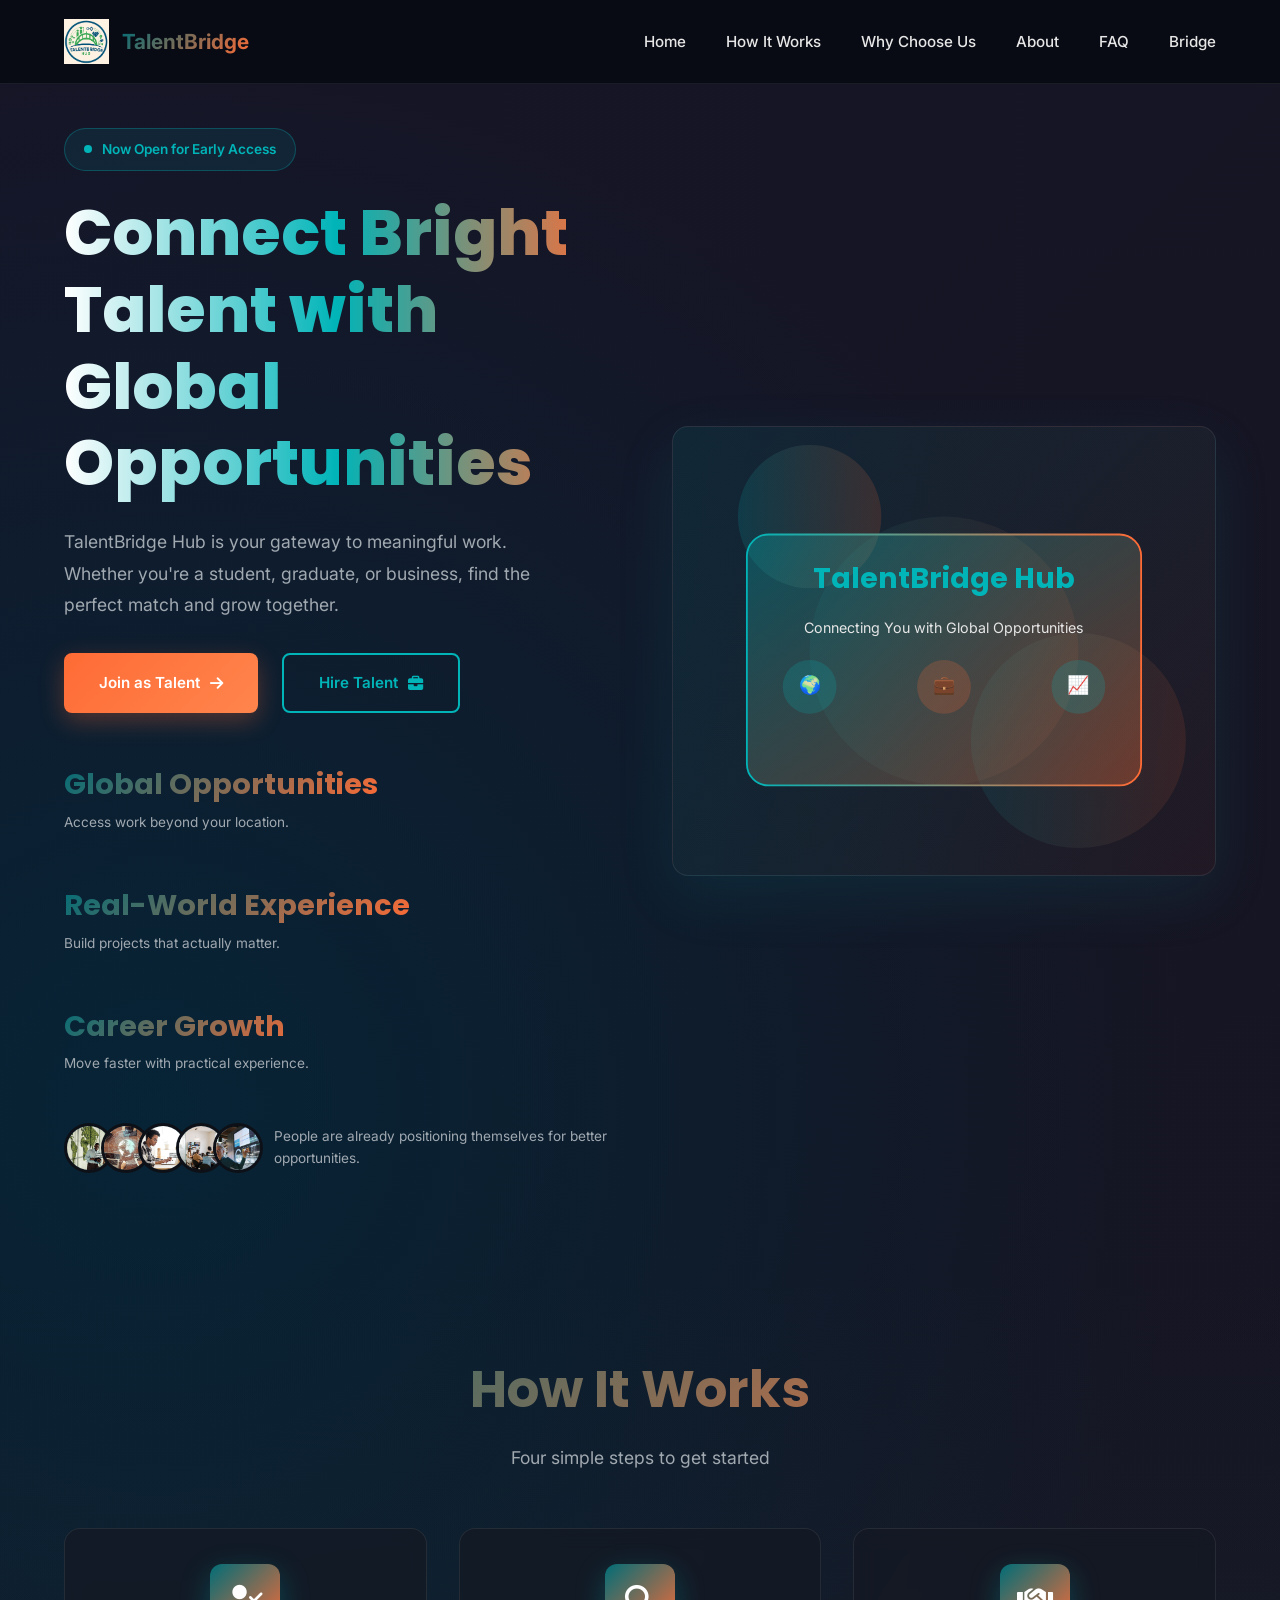
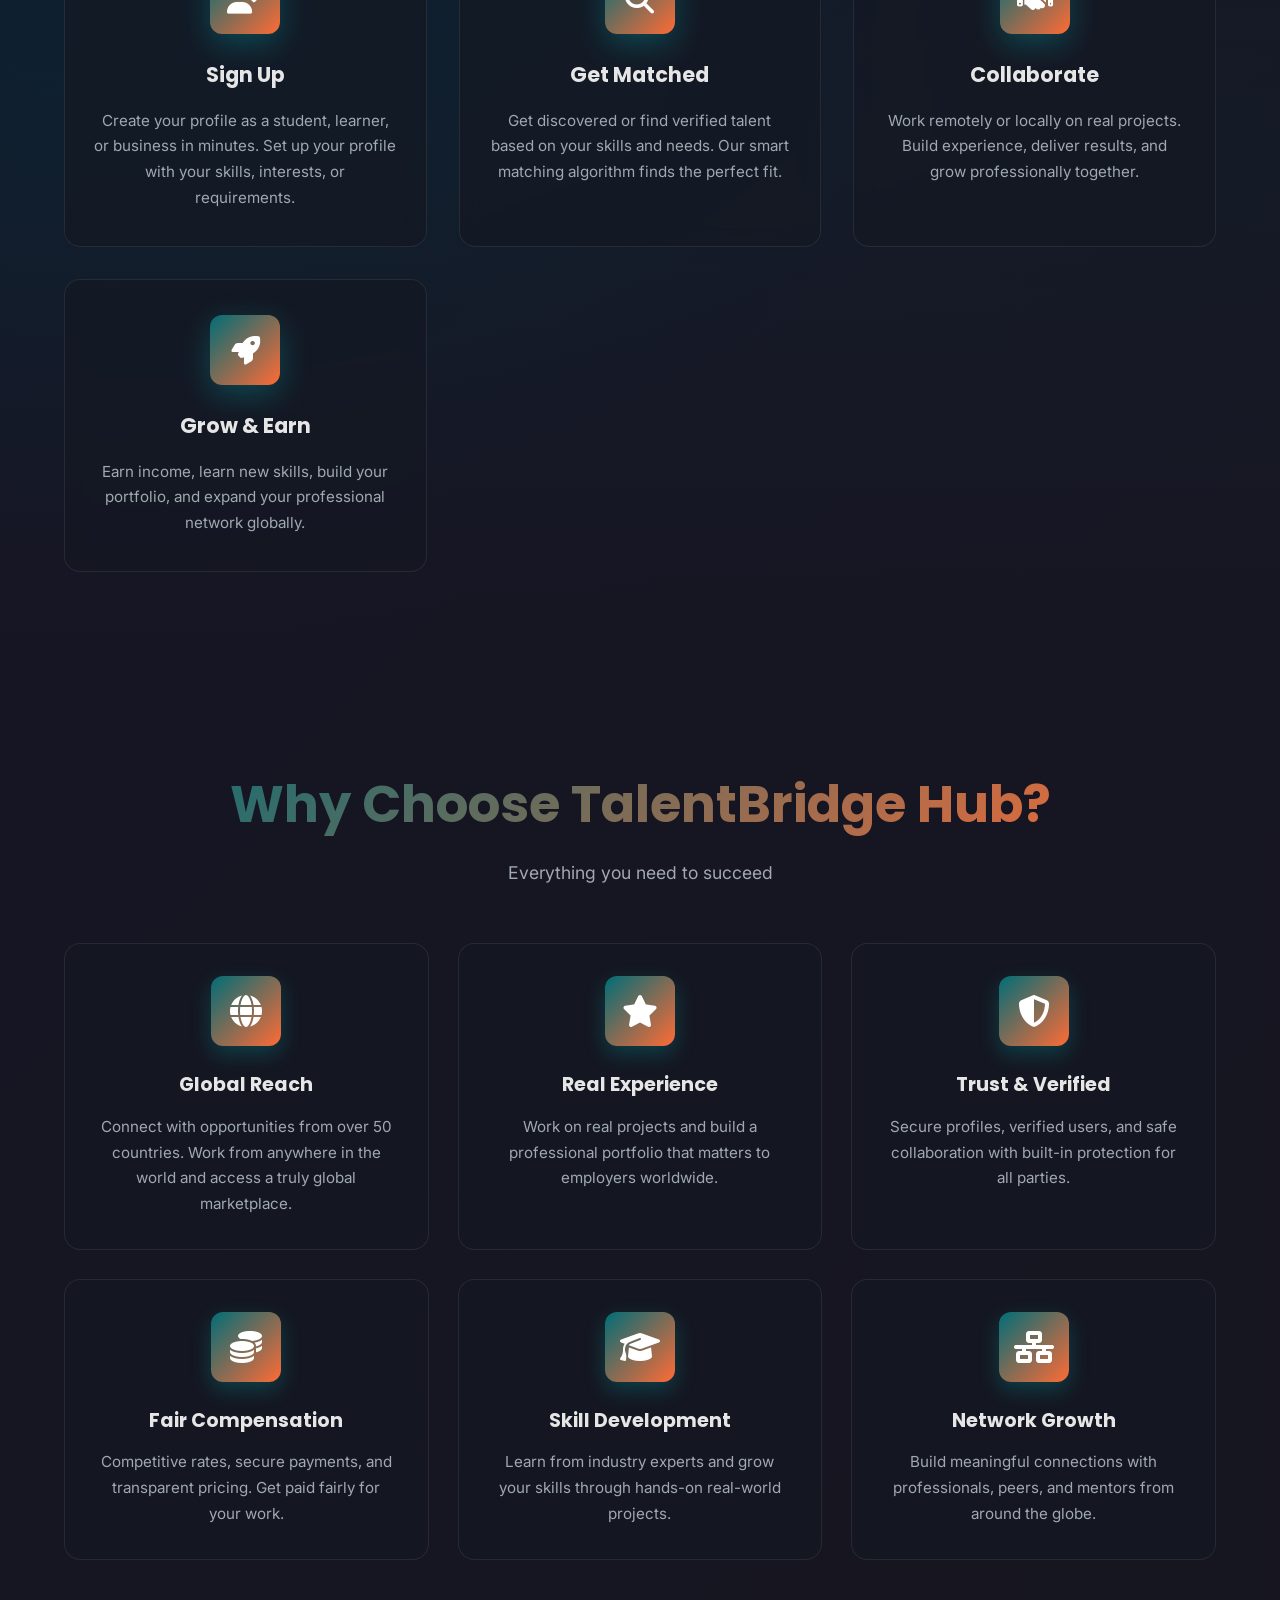
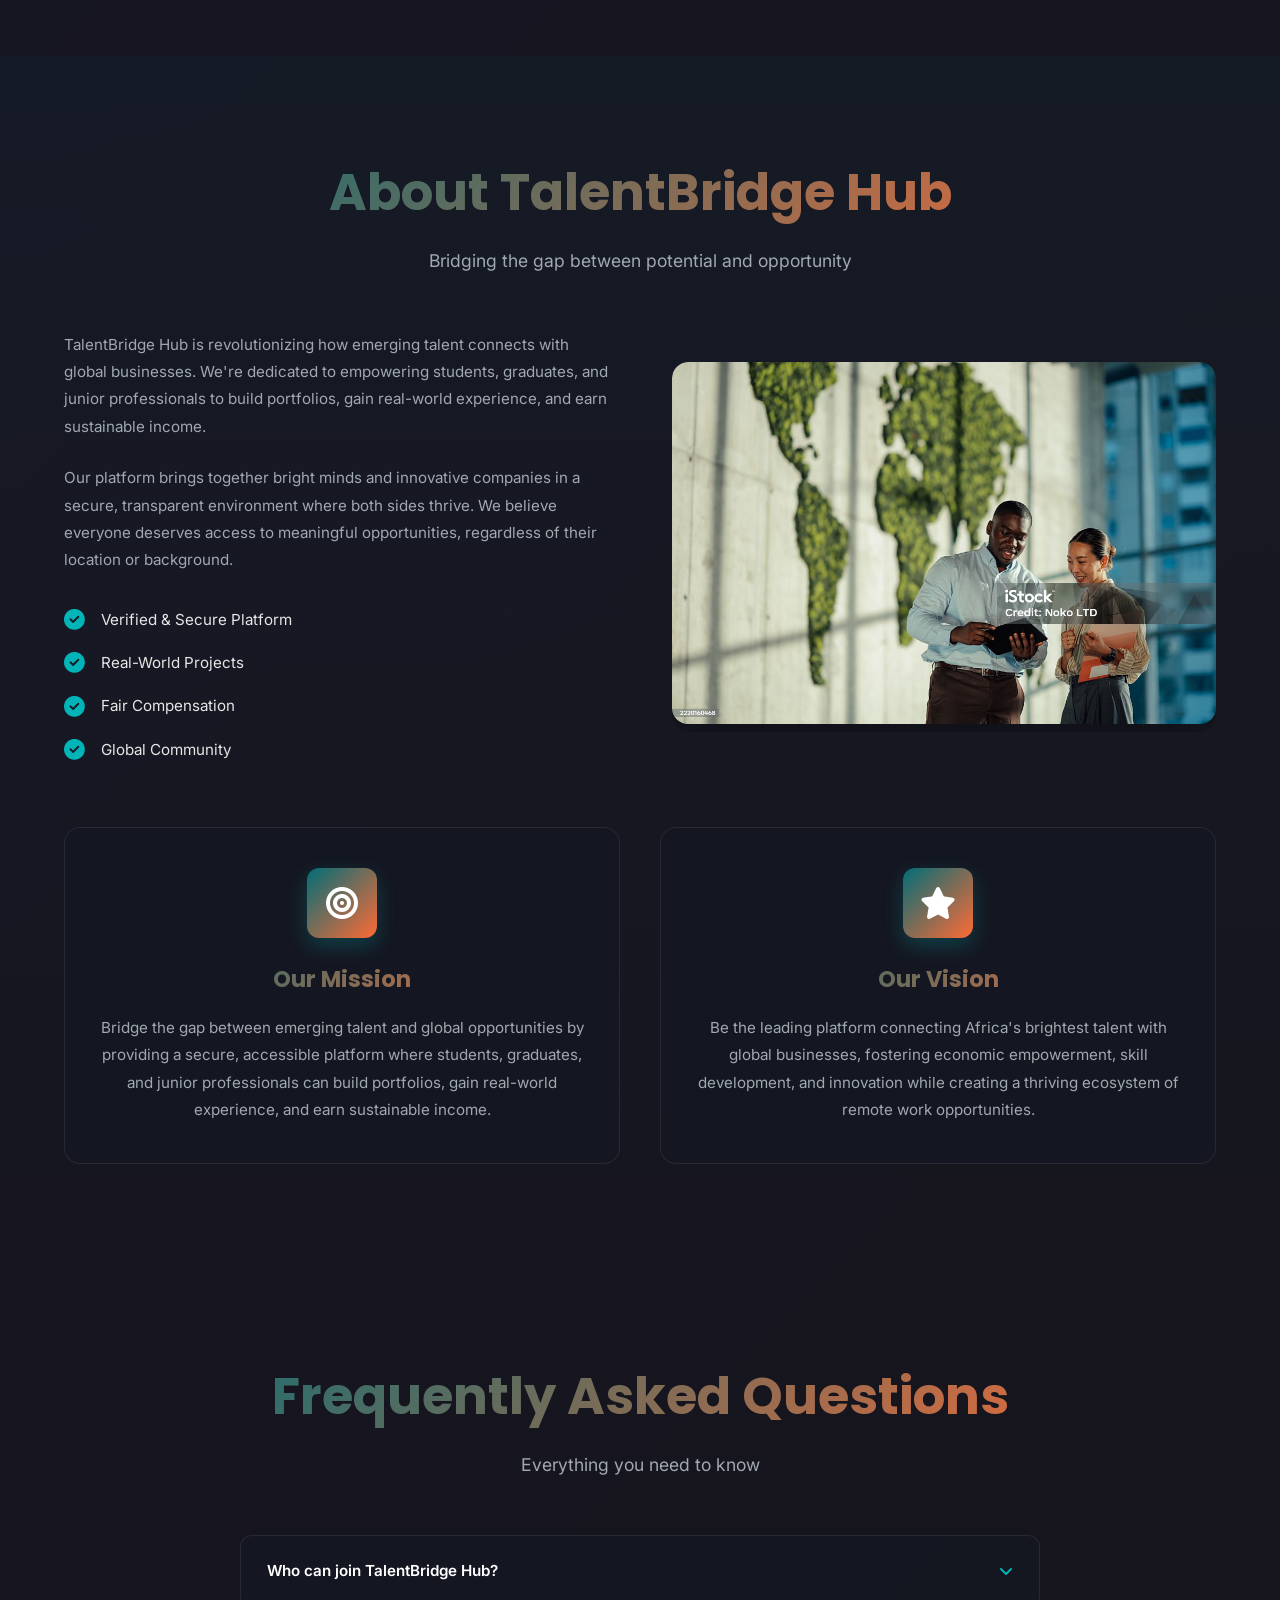
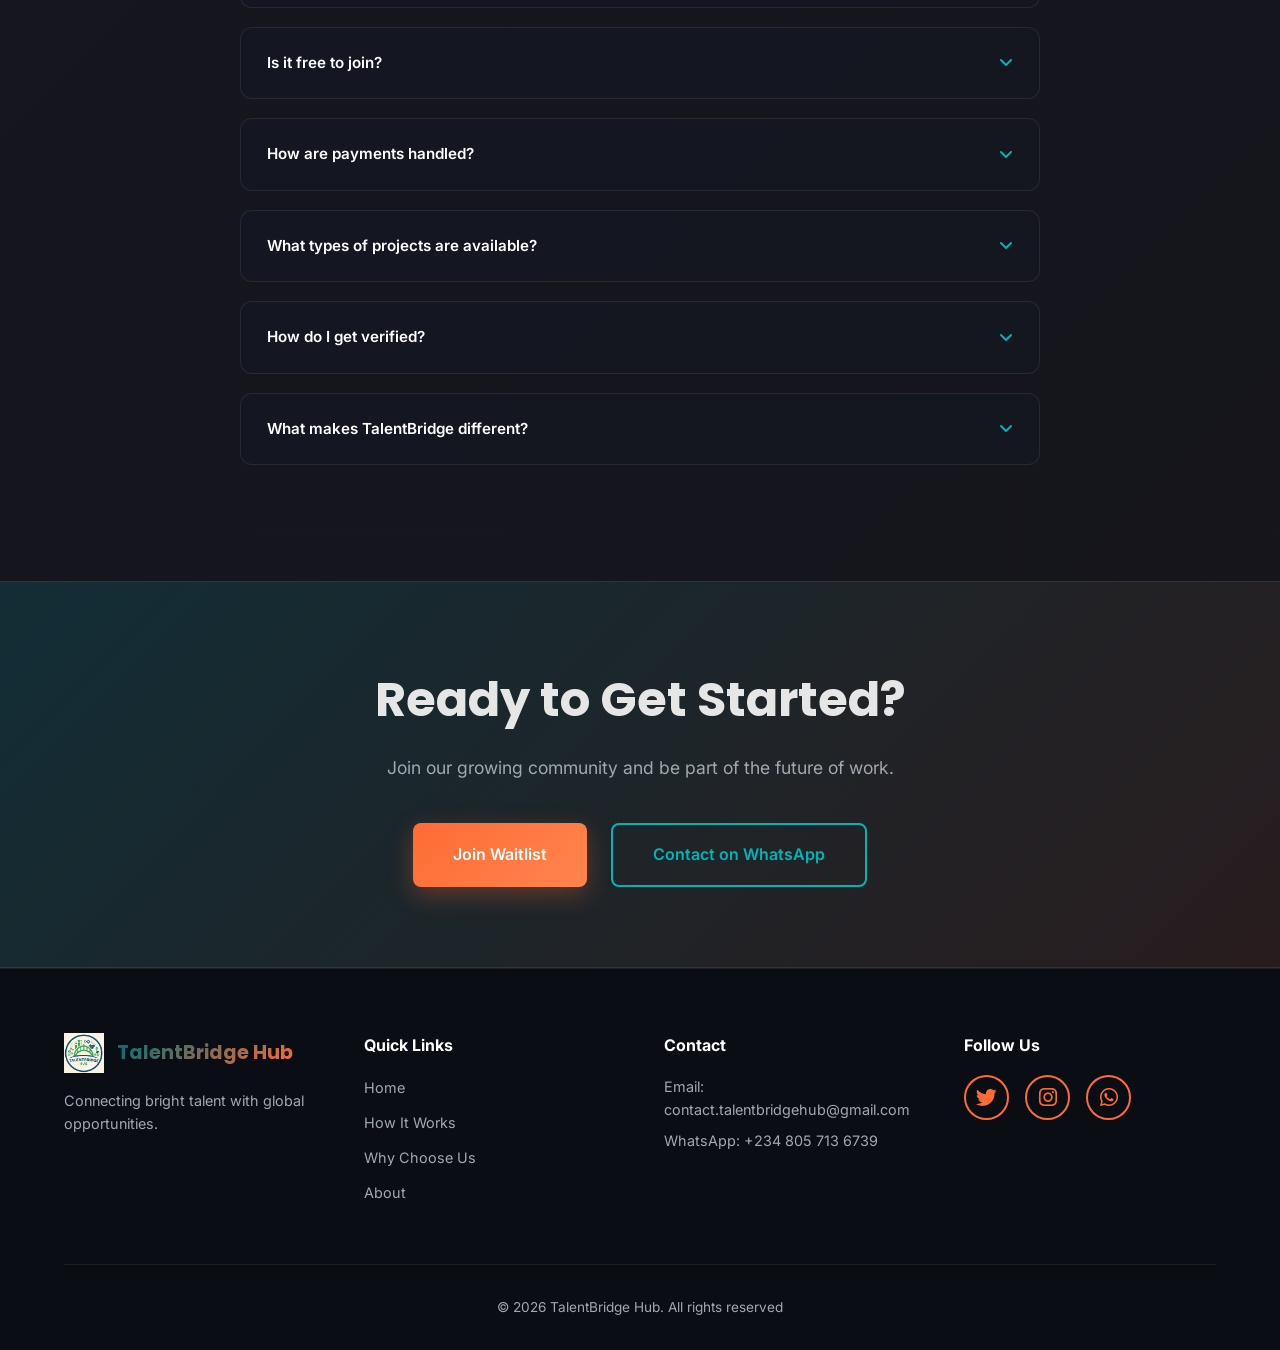
==== commit 7062adad: "add a new nav option" ====
--- a/Landing/index.html
+++ b/Landing/index.html
@@ -28,6 +28,7 @@
                 <a href="#benefits">Why Choose Us</a>
                 <a href="#about">About</a>
                 <a href="#faq">FAQ</a>
+                <a href ="Bridge.html">Bridge</a>
             </nav>
         </div>
     </header>
